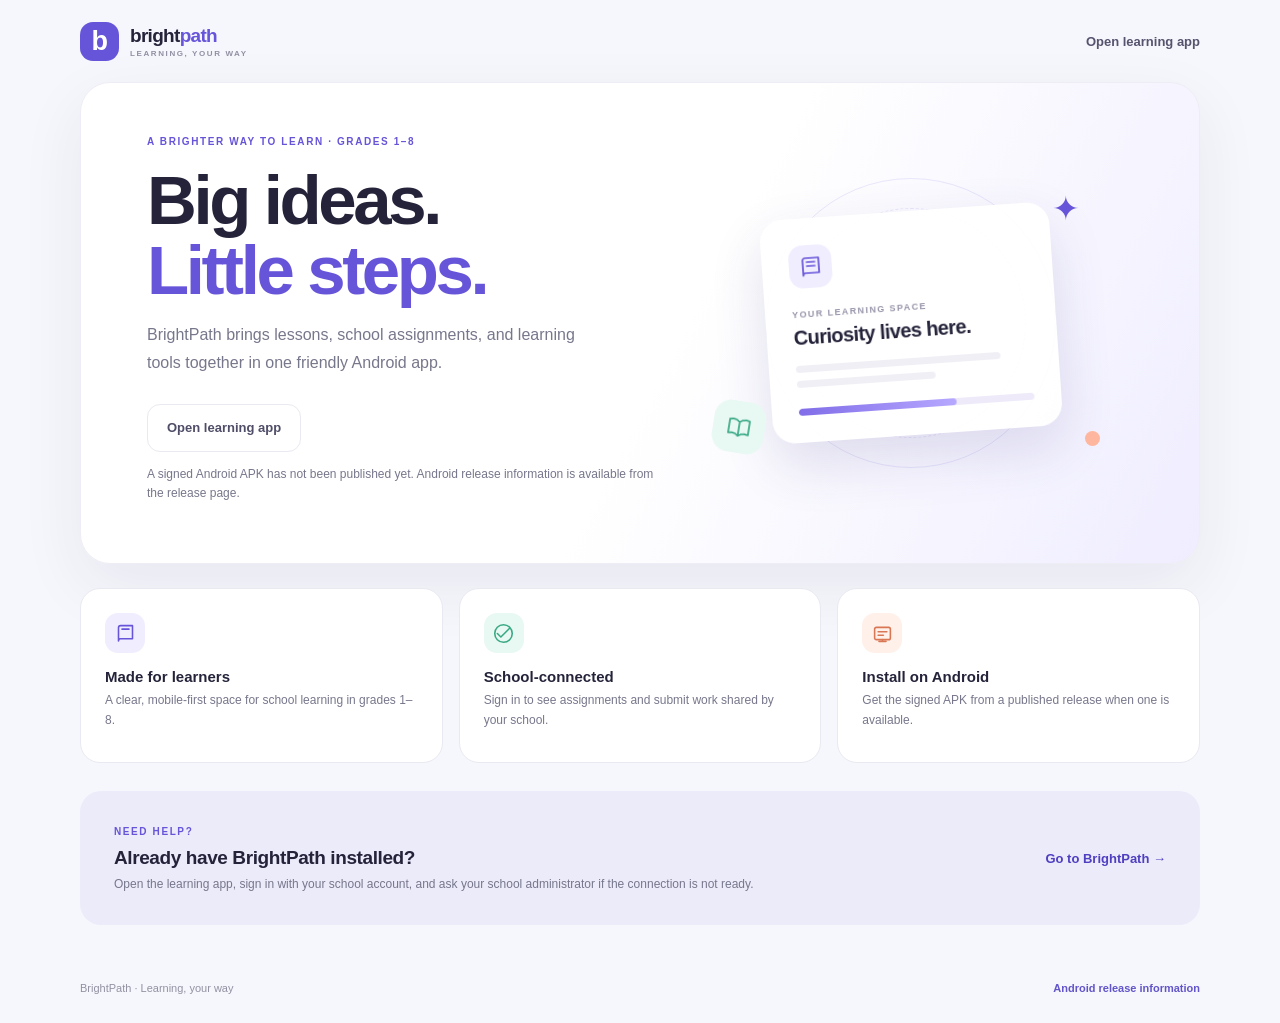
==== android/app/src/main/assets/www/index.html @ 20df01ff "Bundle BrightPath web app assets for Android" ====
<!doctype html>
<html lang="en">
  <head>
    <meta charset="utf-8">
    <meta name="viewport" content="width=device-width, initial-scale=1">
    <meta name="theme-color" content="#f6f7fc">
    <meta name="description" content="Install BrightPath, a mobile-first learning app for grades 1–8.">
    <title>BrightPath | Learning app for grades 1–8</title>
    <link rel="manifest" href="./manifest.json">
    <link rel="icon" href="./icon.svg" type="image/svg+xml">
    <link rel="stylesheet" href="./download.css">
    <script src="./site-config.js" defer></script>
    <script src="./download.js" defer></script>
  </head>
  <body>
    <header class="site-header">
      <a class="brand" href="./" aria-label="BrightPath home">
        <span class="brand-mark" aria-hidden="true">b</span>
        <span>bright<span>path</span><small>LEARNING, YOUR WAY</small></span>
      </a>
      <a class="header-link" href="./app.html">Open learning app</a>
    </header>

    <main>
      <section class="hero">
        <div class="hero-copy">
          <span class="eyebrow">A BRIGHTER WAY TO LEARN · GRADES 1–8</span>
          <h1>Big ideas.<br><span>Little steps.</span></h1>
          <p class="hero-description">BrightPath brings lessons, school assignments, and learning tools together in one friendly Android app.</p>
          <div class="hero-actions">
            <a class="button button-primary" id="android-download-link" href="#" hidden>
              <svg viewBox="0 0 24 24" aria-hidden="true"><path d="M12 3v12m-5-5 5 5 5-5M4 17v4h16v-4"/></svg>
              Download Android app
            </a>
            <button class="button button-secondary" id="install-button" type="button" hidden>Install learning app</button>
            <a class="button button-secondary" href="./app.html">Open learning app</a>
          </div>
          <p class="download-status" id="download-status" role="status">Checking Android app availability…</p>
        </div>

        <div class="hero-art" aria-hidden="true">
          <div class="orbit orbit-one"></div>
          <div class="orbit orbit-two"></div>
          <div class="learning-card">
            <div class="card-icon"><svg viewBox="0 0 24 24"><path d="M4 5.5A2.5 2.5 0 0 1 6.5 3H20v15H6.5A2.5 2.5 0 0 0 4 20.5zm0 0v15M8 7h8m-8 4h8"/></svg></div>
            <span class="card-kicker">YOUR LEARNING SPACE</span>
            <strong>Curiosity lives here.</strong>
            <span class="card-line"></span>
            <span class="card-line short"></span>
            <span class="card-progress"><i></i></span>
          </div>
          <span class="floating-shape shape-star">✦</span>
          <span class="floating-shape shape-dot"></span>
          <span class="floating-shape shape-book"><svg viewBox="0 0 24 24"><path d="M12 7v14m0-14C9 4 5 4 2 5v14c3-1 7-1 10 2m0-14c3-3 7-3 10-2v14c-3-1-7-1-10 2"/></svg></span>
        </div>
      </section>

      <section class="features" aria-label="BrightPath features">
        <article class="feature">
          <span class="feature-icon purple"><svg viewBox="0 0 24 24"><path d="M4 5.5A2.5 2.5 0 0 1 6.5 3H20v15H6.5A2.5 2.5 0 0 0 4 20.5zm0 0v15M8 7h8"/></svg></span>
          <h2>Made for learners</h2>
          <p>A clear, mobile-first space for school learning in grades 1–8.</p>
        </article>
        <article class="feature">
          <span class="feature-icon mint"><svg viewBox="0 0 24 24"><path d="m5 12 4 4L19 6M12 22a10 10 0 1 0 0-20 10 10 0 0 0 0 20Z"/></svg></span>
          <h2>School-connected</h2>
          <p>Sign in to see assignments and submit work shared by your school.</p>
        </article>
        <article class="feature">
          <span class="feature-icon peach"><svg viewBox="0 0 24 24"><rect x="3" y="5" width="18" height="14" rx="2"/><path d="M8 21h8m-4-2v2m-5-11h10m-10 4h6"/></svg></span>
          <h2>Install on Android</h2>
          <p>Get the signed APK from a published release when one is available.</p>
        </article>
      </section>

      <section class="install-note">
        <div>
          <span class="eyebrow">NEED HELP?</span>
          <h2>Already have BrightPath installed?</h2>
          <p>Open the learning app, sign in with your school account, and ask your school administrator if the connection is not ready.</p>
        </div>
        <a class="text-link" href="./app.html">Go to BrightPath <span aria-hidden="true">→</span></a>
      </section>
    </main>

    <footer class="site-footer">
      <span>BrightPath · Learning, your way</span>
      <a id="release-link" href="https://github.com/Alexander12xx/BPATH/releases" rel="noopener noreferrer">Android release information</a>
    </footer>
  </body>
</html>
---- android/app/src/main/assets/www/download.css ----
:root {
  color-scheme: light;
  --ink: #24233a;
  --muted: #77778c;
  --purple: #6654d9;
  --purple-dark: #4f3fc1;
  --paper: #f6f7fc;
  --line: #e9e9f1;
}

* { box-sizing: border-box; }
[hidden] { display: none !important; }

body {
  margin: 0;
  background: var(--paper);
  color: var(--ink);
  font-family: Inter, "Segoe UI", Arial, sans-serif;
}

a { color: inherit; text-decoration: none; }

.site-header,
main,
.site-footer {
  width: min(1120px, calc(100% - 48px));
  margin-inline: auto;
}

.site-header {
  height: 82px;
  display: flex;
  align-items: center;
  justify-content: space-between;
}

.brand { display: inline-flex; align-items: center; gap: 11px; font-size: 19px; font-weight: 800; letter-spacing: -.7px; }
.brand-mark { display: grid; width: 39px; height: 39px; place-items: center; border-radius: 13px; background: var(--purple); color: #fff; font-size: 27px; font-weight: 800; }
.brand > span:last-child > span { color: var(--purple); }
.brand small { display: block; margin-top: 2px; color: #9190a3; font-size: 8px; letter-spacing: 1.6px; }
.header-link { color: #55536e; font-size: 13px; font-weight: 700; }

.hero {
  min-height: 480px;
  padding: 48px 66px;
  display: grid;
  grid-template-columns: 1.1fr .9fr;
  align-items: center;
  overflow: hidden;
  border: 1px solid #eeedf5;
  border-radius: 30px;
  background: linear-gradient(118deg, #fff 4%, #fff 53%, #efedff 100%);
  box-shadow: 0 22px 65px rgb(39 34 88 / 7%);
}

.hero-copy { position: relative; z-index: 1; max-width: 510px; }
.eyebrow { color: var(--purple); font-size: 10px; font-weight: 800; letter-spacing: 1.6px; }
h1 { margin: 17px 0 14px; font-size: clamp(42px, 6vw, 69px); line-height: 1.02; letter-spacing: -3.4px; }
h1 span { color: var(--purple); }
.hero-description { max-width: 440px; margin: 0; color: var(--muted); font-size: 16px; line-height: 1.75; }
.hero-actions { display: flex; flex-wrap: wrap; gap: 12px; margin-top: 27px; }
.button { min-height: 48px; padding: 0 19px; display: inline-flex; align-items: center; justify-content: center; gap: 10px; border: 0; border-radius: 13px; font: inherit; font-size: 13px; font-weight: 750; cursor: pointer; }
.button svg { width: 18px; height: 18px; fill: none; stroke: currentColor; stroke-width: 1.8; stroke-linecap: round; stroke-linejoin: round; }
.button-primary { background: var(--purple); color: white; box-shadow: 0 8px 18px rgb(102 84 217 / 20%); }
.button-primary:hover { background: var(--purple-dark); }
.button-secondary { border: 1px solid var(--line); background: white; color: #4f4d67; }
.download-status { min-height: 18px; margin-top: 13px; color: var(--muted); font-size: 12px; line-height: 1.6; }

.hero-art { min-height: 330px; position: relative; display: grid; place-items: center; }
.orbit { position: absolute; width: 290px; height: 290px; border: 1px solid rgb(102 84 217 / 13%); border-radius: 50%; }
.orbit-two { width: 230px; height: 230px; border-style: dashed; }
.learning-card { width: min(290px, 85%); min-height: 220px; padding: 26px; position: relative; z-index: 1; display: flex; flex-direction: column; border: 1px solid rgb(255 255 255 / 90%); border-radius: 23px; background: rgb(255 255 255 / 92%); box-shadow: 0 22px 54px rgb(57 49 126 / 14%); transform: rotate(-4deg); }
.card-icon { width: 43px; height: 43px; display: grid; place-items: center; border-radius: 14px; background: #f0edff; color: var(--purple); }
.card-icon svg,.shape-book svg { width: 24px; height: 24px; fill: none; stroke: currentColor; stroke-width: 1.7; stroke-linecap: round; stroke-linejoin: round; }
.card-kicker { margin-top: 21px; color: #9896aa; font-size: 9px; font-weight: 800; letter-spacing: 1.4px; }
.learning-card strong { margin-top: 7px; font-size: 20px; letter-spacing: -.6px; }
.card-line { width: 87%; height: 7px; margin-top: 16px; border-radius: 10px; background: #f0eff5; }
.card-line.short { width: 59%; margin-top: 8px; }
.card-progress { height: 7px; margin-top: 21px; overflow: hidden; border-radius: 9px; background: #eeeafa; }
.card-progress i { display: block; width: 67%; height: 100%; border-radius: inherit; background: linear-gradient(90deg, #806de8, #b6a8ff); }
.floating-shape { position: absolute; z-index: 2; display: grid; place-items: center; color: var(--purple); }
.shape-star { top: 31px; right: 53px; font-size: 33px; }
.shape-dot { right: 33px; bottom: 42px; width: 15px; height: 15px; border-radius: 50%; background: #ffb69e; }
.shape-book { bottom: 35px; left: 24px; width: 52px; height: 52px; border-radius: 17px; background: #e8f8f2; color: #39a985; transform: rotate(9deg); }

.features { margin: 24px 0; display: grid; grid-template-columns: repeat(3, 1fr); gap: 16px; }
.feature { min-height: 175px; padding: 24px; border: 1px solid var(--line); border-radius: 20px; background: white; }
.feature-icon { width: 40px; height: 40px; display: grid; place-items: center; border-radius: 13px; }
.feature-icon svg { width: 21px; height: 21px; fill: none; stroke: currentColor; stroke-width: 1.8; stroke-linecap: round; stroke-linejoin: round; }
.feature-icon.purple { background: #f0edff; color: var(--purple); }
.feature-icon.mint { background: #e8f8f2; color: #39a985; }
.feature-icon.peach { background: #fff0e9; color: #d97755; }
.feature h2 { margin: 15px 0 6px; font-size: 15px; }
.feature p,.install-note p { margin: 0; color: var(--muted); font-size: 12px; line-height: 1.65; }

.install-note { margin: 28px 0; padding: 30px 34px; display: flex; align-items: center; justify-content: space-between; gap: 24px; border-radius: 21px; background: #ecebfa; }
.install-note h2 { margin: 8px 0 6px; font-size: 19px; letter-spacing: -.4px; }
.install-note p { max-width: 660px; }
.text-link { flex: 0 0 auto; color: var(--purple-dark); font-size: 13px; font-weight: 800; }
.site-footer { min-height: 70px; display: flex; align-items: center; justify-content: space-between; gap: 18px; color: #9291a2; font-size: 11px; }
.site-footer a { color: #6254c9; font-weight: 700; }

@media (max-width: 760px) {
  .site-header,main,.site-footer { width: min(100% - 30px, 560px); }
  .site-header { height: 68px; }
  .hero { min-height: 0; padding: 34px 25px 22px; grid-template-columns: 1fr; border-radius: 24px; }
  h1 { font-size: clamp(43px, 12vw, 62px); letter-spacing: -2.7px; }
  .hero-description { font-size: 14px; }
  .hero-art { min-height: 270px; margin-top: 8px; }
  .orbit { width: 235px; height: 235px; }
  .orbit-two { width: 190px; height: 190px; }
  .learning-card { min-height: 195px; padding: 21px; }
  .features { grid-template-columns: 1fr; gap: 10px; }
  .feature { min-height: 0; padding: 18px; }
  .feature h2 { margin-top: 11px; }
  .install-note { align-items: flex-start; flex-direction: column; padding: 24px; }
  .site-footer { align-items: flex-start; flex-direction: column; justify-content: center; padding: 15px 0; }
}

@media (prefers-reduced-motion: no-preference) {
  .learning-card { animation: float-in .65s ease-out both; }
  @keyframes float-in { from { opacity: 0; transform: translateY(12px) rotate(-4deg); } to { opacity: 1; transform: translateY(0) rotate(-4deg); } }
}
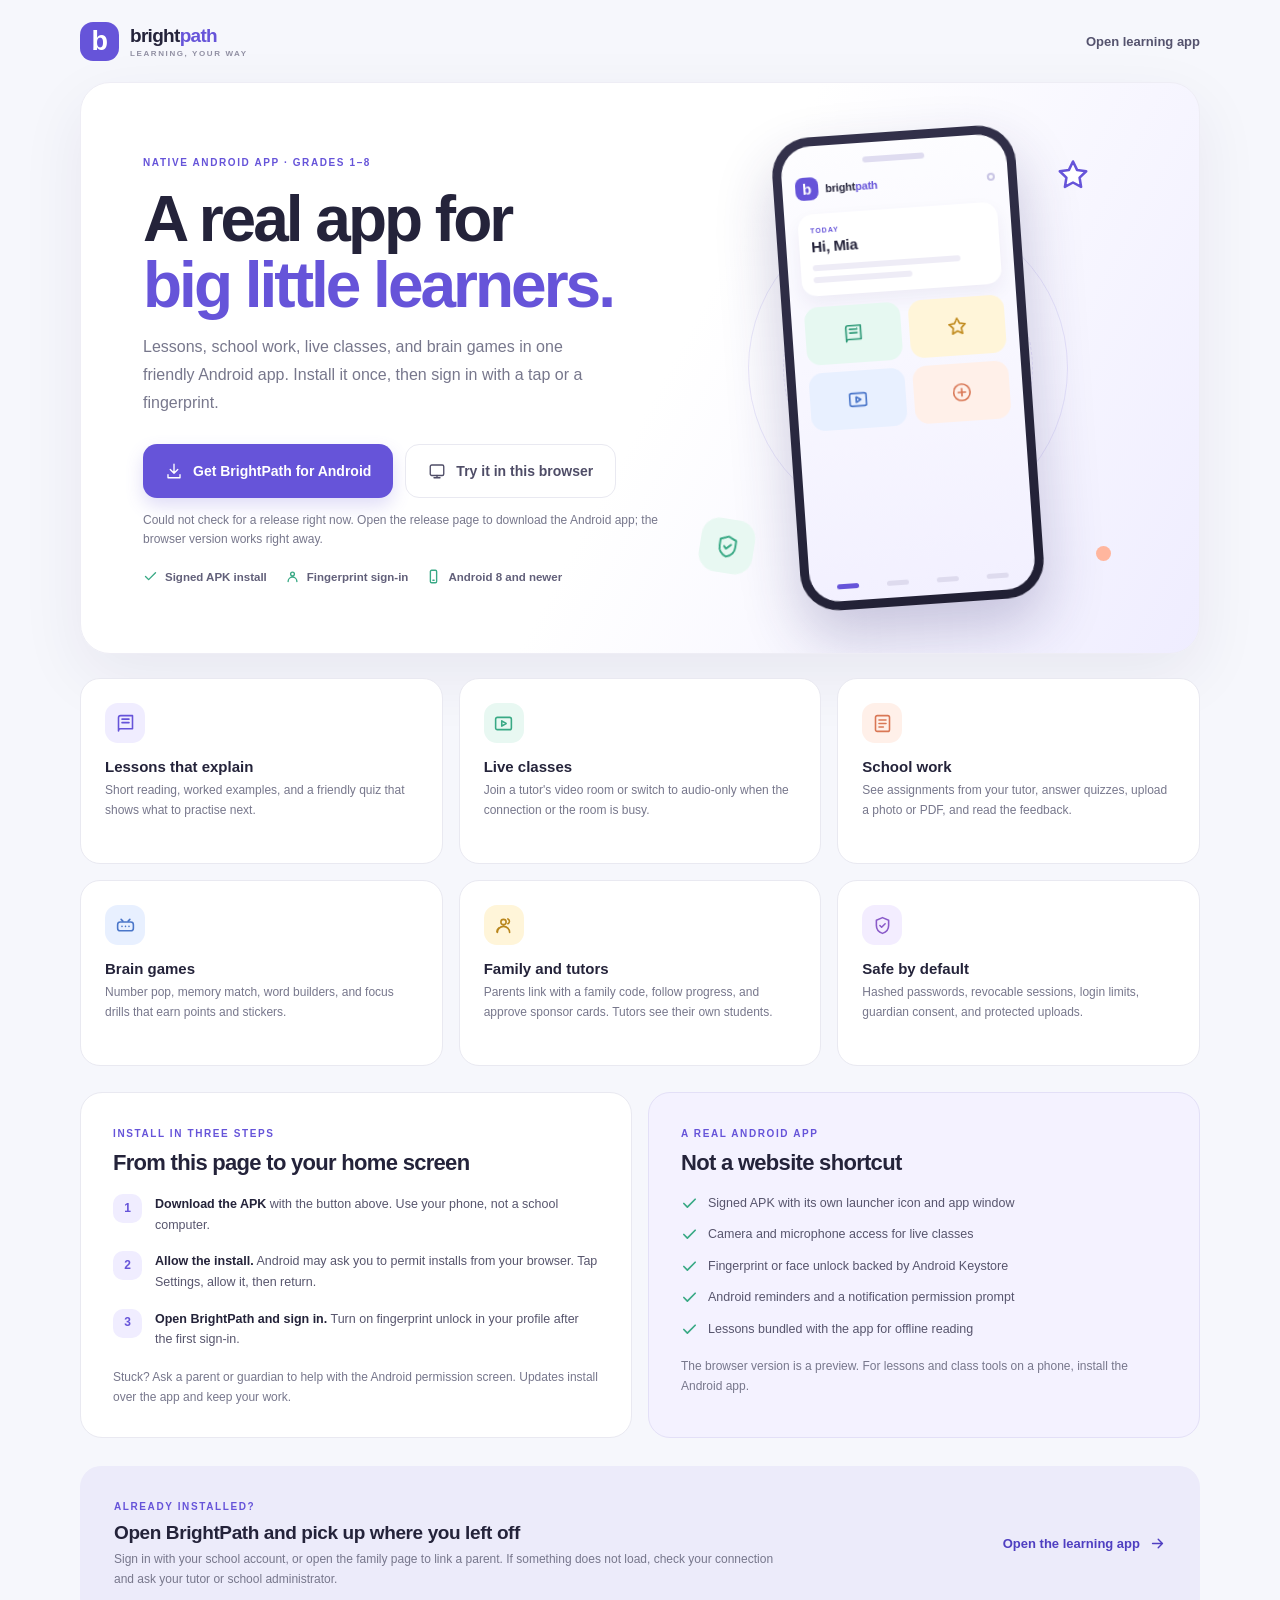
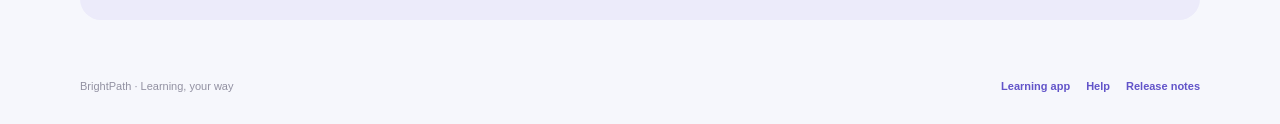
==== commit 6a3c6ed8: "Add files via upload" ====
--- a/android/app/src/main/assets/www/index.html
+++ b/android/app/src/main/assets/www/index.html
@@ -1,91 +1,171 @@
-<!doctype html>
-<html lang="en">
-  <head>
-    <meta charset="utf-8">
-    <meta name="viewport" content="width=device-width, initial-scale=1">
-    <meta name="theme-color" content="#f6f7fc">
-    <meta name="description" content="Install BrightPath, a mobile-first learning app for grades 1–8.">
-    <title>BrightPath | Learning app for grades 1–8</title>
-    <link rel="manifest" href="./manifest.json">
-    <link rel="icon" href="./icon.svg" type="image/svg+xml">
-    <link rel="stylesheet" href="./download.css">
-    <script src="./site-config.js" defer></script>
-    <script src="./download.js" defer></script>
-  </head>
-  <body>
-    <header class="site-header">
-      <a class="brand" href="./" aria-label="BrightPath home">
-        <span class="brand-mark" aria-hidden="true">b</span>
-        <span>bright<span>path</span><small>LEARNING, YOUR WAY</small></span>
-      </a>
-      <a class="header-link" href="./app.html">Open learning app</a>
-    </header>
-
-    <main>
-      <section class="hero">
-        <div class="hero-copy">
-          <span class="eyebrow">A BRIGHTER WAY TO LEARN · GRADES 1–8</span>
-          <h1>Big ideas.<br><span>Little steps.</span></h1>
-          <p class="hero-description">BrightPath brings lessons, school assignments, and learning tools together in one friendly Android app.</p>
-          <div class="hero-actions">
-            <a class="button button-primary" id="android-download-link" href="#" hidden>
-              <svg viewBox="0 0 24 24" aria-hidden="true"><path d="M12 3v12m-5-5 5 5 5-5M4 17v4h16v-4"/></svg>
-              Download Android app
-            </a>
-            <button class="button button-secondary" id="install-button" type="button" hidden>Install learning app</button>
-            <a class="button button-secondary" href="./app.html">Open learning app</a>
-          </div>
-          <p class="download-status" id="download-status" role="status">Checking Android app availability…</p>
-        </div>
-
-        <div class="hero-art" aria-hidden="true">
-          <div class="orbit orbit-one"></div>
-          <div class="orbit orbit-two"></div>
-          <div class="learning-card">
-            <div class="card-icon"><svg viewBox="0 0 24 24"><path d="M4 5.5A2.5 2.5 0 0 1 6.5 3H20v15H6.5A2.5 2.5 0 0 0 4 20.5zm0 0v15M8 7h8m-8 4h8"/></svg></div>
-            <span class="card-kicker">YOUR LEARNING SPACE</span>
-            <strong>Curiosity lives here.</strong>
-            <span class="card-line"></span>
-            <span class="card-line short"></span>
-            <span class="card-progress"><i></i></span>
-          </div>
-          <span class="floating-shape shape-star">✦</span>
-          <span class="floating-shape shape-dot"></span>
-          <span class="floating-shape shape-book"><svg viewBox="0 0 24 24"><path d="M12 7v14m0-14C9 4 5 4 2 5v14c3-1 7-1 10 2m0-14c3-3 7-3 10-2v14c-3-1-7-1-10 2"/></svg></span>
-        </div>
-      </section>
-
-      <section class="features" aria-label="BrightPath features">
-        <article class="feature">
-          <span class="feature-icon purple"><svg viewBox="0 0 24 24"><path d="M4 5.5A2.5 2.5 0 0 1 6.5 3H20v15H6.5A2.5 2.5 0 0 0 4 20.5zm0 0v15M8 7h8"/></svg></span>
-          <h2>Made for learners</h2>
-          <p>A clear, mobile-first space for school learning in grades 1–8.</p>
-        </article>
-        <article class="feature">
-          <span class="feature-icon mint"><svg viewBox="0 0 24 24"><path d="m5 12 4 4L19 6M12 22a10 10 0 1 0 0-20 10 10 0 0 0 0 20Z"/></svg></span>
-          <h2>School-connected</h2>
-          <p>Sign in to see assignments and submit work shared by your school.</p>
-        </article>
-        <article class="feature">
-          <span class="feature-icon peach"><svg viewBox="0 0 24 24"><rect x="3" y="5" width="18" height="14" rx="2"/><path d="M8 21h8m-4-2v2m-5-11h10m-10 4h6"/></svg></span>
-          <h2>Install on Android</h2>
-          <p>Get the signed APK from a published release when one is available.</p>
-        </article>
-      </section>
-
-      <section class="install-note">
-        <div>
-          <span class="eyebrow">NEED HELP?</span>
-          <h2>Already have BrightPath installed?</h2>
-          <p>Open the learning app, sign in with your school account, and ask your school administrator if the connection is not ready.</p>
-        </div>
-        <a class="text-link" href="./app.html">Go to BrightPath <span aria-hidden="true">→</span></a>
-      </section>
-    </main>
-
-    <footer class="site-footer">
-      <span>BrightPath · Learning, your way</span>
-      <a id="release-link" href="https://github.com/Alexander12xx/BPATH/releases" rel="noopener noreferrer">Android release information</a>
-    </footer>
-  </body>
-</html>
+<!doctype html>
+<html lang="en">
+  <head>
+    <meta charset="utf-8">
+    <meta name="viewport" content="width=device-width, initial-scale=1">
+    <meta name="theme-color" content="#f6f7fc">
+    <meta name="description" content="BrightPath is a native Android learning app for grades 1–8 with lessons, assignments, live classes, games, and fingerprint sign-in.">
+    <title>BrightPath | Native Android learning app for grades 1–8</title>
+    <link rel="manifest" href="./manifest.json">
+    <link rel="icon" href="./icon.svg" type="image/svg+xml">
+    <link rel="stylesheet" href="./download.css">
+    <script src="./site-config.js" defer></script>
+    <script src="./download.js" defer></script>
+  </head>
+  <body>
+    <header class="site-header">
+      <a class="brand" href="./" aria-label="BrightPath home">
+        <span class="brand-mark" aria-hidden="true">b</span>
+        <span>bright<span>path</span><small>LEARNING, YOUR WAY</small></span>
+      </a>
+      <a class="header-link" href="./app.html">Open learning app</a>
+    </header>
+
+    <main>
+      <section class="hero" id="android">
+        <div class="hero-copy">
+          <span class="eyebrow">NATIVE ANDROID APP · GRADES 1–8</span>
+          <h1>A real app for<br><span>big little learners.</span></h1>
+          <p class="hero-description">Lessons, school work, live classes, and brain games in one friendly Android app. Install it once, then sign in with a tap or a fingerprint.</p>
+          <div class="hero-actions">
+            <a class="button button-primary" id="android-download-link" href="#" hidden>
+              <svg viewBox="0 0 24 24" aria-hidden="true"><path d="M12 3v12m-5-5 5 5 5-5M4 17v4h16v-4"/></svg>
+              Download the Android app
+            </a>
+            <a class="button button-primary" id="android-release-link" href="https://github.com/Alexander12xx/BPATH/releases/latest" rel="noopener noreferrer">
+              <svg viewBox="0 0 24 24" aria-hidden="true"><path d="M12 3v12m-5-5 5 5 5-5M4 17v4h16v-4"/></svg>
+              Get BrightPath for Android
+            </a>
+            <a class="button button-secondary" href="./app.html">
+              <svg viewBox="0 0 24 24" aria-hidden="true"><rect x="3" y="4" width="18" height="14" rx="2"/><path d="M8 21h8m-4-3v3"/></svg>
+              Try it in this browser
+            </a>
+            <button class="button button-quiet" id="install-button" type="button" hidden>Add web shortcut</button>
+          </div>
+          <p class="download-status" id="download-status" role="status">Checking for the signed Android app…</p>
+          <ul class="hero-points">
+            <li><svg viewBox="0 0 24 24" aria-hidden="true"><path d="M20 6 9 17l-5-5"/></svg>Signed APK install</li>
+            <li><svg viewBox="0 0 24 24" aria-hidden="true"><path d="M12 11a3 3 0 1 0 0-6 3 3 0 0 0 0 6Zm-7 9a7 7 0 0 1 14 0"/></svg>Fingerprint sign-in</li>
+            <li><svg viewBox="0 0 24 24" aria-hidden="true"><rect x="7" y="2" width="10" height="20" rx="2"/><path d="M11 18h2"/></svg>Android 8 and newer</li>
+          </ul>
+        </div>
+
+        <div class="hero-art">
+          <div class="orbit orbit-one"></div>
+          <div class="orbit orbit-two"></div>
+          <div class="phone" aria-hidden="true">
+            <div class="phone-screen">
+              <span class="phone-notch"></span>
+              <div class="phone-top">
+                <span class="phone-mark">b</span>
+                <span class="phone-title">bright<span>path</span></span>
+                <span class="phone-dot"></span>
+              </div>
+              <div class="phone-hero">
+                <span class="phone-kicker">TODAY</span>
+                <strong>Hi, Mia</strong>
+                <span class="phone-line"></span>
+                <span class="phone-line short"></span>
+              </div>
+              <div class="phone-grid">
+                <span class="phone-tile mint"><svg viewBox="0 0 24 24"><path d="M4 5.5A2.5 2.5 0 0 1 6.5 3H20v15H6.5A2.5 2.5 0 0 0 4 20.5zm0 0v15M8 7h8m-8 4h8"/></svg></span>
+                <span class="phone-tile yellow"><svg viewBox="0 0 24 24"><path d="m12 3 2.7 5.6 6.1.9-4.4 4.3 1 6.1-5.4-2.9-5.4 2.9 1-6.1L3.2 9.5l6.1-.9z"/></svg></span>
+                <span class="phone-tile blue"><svg viewBox="0 0 24 24"><rect x="3" y="5" width="18" height="14" rx="2"/><path d="m10 9 5 3-5 3z"/></svg></span>
+                <span class="phone-tile peach"><svg viewBox="0 0 24 24"><circle cx="12" cy="12" r="9"/><path d="M8 12h8m-4-4v8"/></svg></span>
+              </div>
+              <div class="phone-bar"><span></span><span></span><span></span><span></span></div>
+            </div>
+          </div>
+          <span class="floating-shape shape-star" aria-hidden="true"><svg viewBox="0 0 24 24"><path d="m12 3 2.7 5.6 6.1.9-4.4 4.3 1 6.1-5.4-2.9-5.4 2.9 1-6.1L3.2 9.5l6.1-.9z"/></svg></span>
+          <span class="floating-shape shape-dot" aria-hidden="true"></span>
+          <span class="floating-shape shape-badge" aria-hidden="true"><svg viewBox="0 0 24 24"><path d="M12 3l7 3v6c0 4.2-2.9 7.6-7 9-4.1-1.4-7-4.8-7-9V6z"/><path d="m9 12 2 2 4-4"/></svg></span>
+        </div>
+      </section>
+
+      <section class="features" aria-label="Inside the BrightPath Android app">
+        <article class="feature">
+          <span class="feature-icon purple"><svg viewBox="0 0 24 24"><path d="M4 5.5A2.5 2.5 0 0 1 6.5 3H20v15H6.5A2.5 2.5 0 0 0 4 20.5zm0 0v15M8 7h8m-8 4h8"/></svg></span>
+          <h2>Lessons that explain</h2>
+          <p>Short reading, worked examples, and a friendly quiz that shows what to practise next.</p>
+        </article>
+        <article class="feature">
+          <span class="feature-icon mint"><svg viewBox="0 0 24 24"><rect x="3" y="5" width="18" height="14" rx="2"/><path d="m10 9 5 3-5 3z"/></svg></span>
+          <h2>Live classes</h2>
+          <p>Join a tutor's video room or switch to audio-only when the connection or the room is busy.</p>
+        </article>
+        <article class="feature">
+          <span class="feature-icon peach"><svg viewBox="0 0 24 24"><rect x="4" y="3" width="16" height="18" rx="2"/><path d="M8 8h8M8 12h8M8 16h5"/></svg></span>
+          <h2>School work</h2>
+          <p>See assignments from your tutor, answer quizzes, upload a photo or PDF, and read the feedback.</p>
+        </article>
+        <article class="feature">
+          <span class="feature-icon blue"><svg viewBox="0 0 24 24"><rect x="3" y="8" width="18" height="10" rx="3"/><path d="M8 13h.01M12 13h.01M16 13h.01M7 5l2 2m8-2-2 2"/></svg></span>
+          <h2>Brain games</h2>
+          <p>Number pop, memory match, word builders, and focus drills that earn points and stickers.</p>
+        </article>
+        <article class="feature">
+          <span class="feature-icon yellow"><svg viewBox="0 0 24 24"><path d="M12 11a3 3 0 1 0 0-6 3 3 0 0 0 0 6Zm-7 9a7 7 0 0 1 14 0"/><path d="M17 4.5a3 3 0 0 1 0 5.5M4.5 19a5 5 0 0 1 2-4"/></svg></span>
+          <h2>Family and tutors</h2>
+          <p>Parents link with a family code, follow progress, and approve sponsor cards. Tutors see their own students.</p>
+        </article>
+        <article class="feature">
+          <span class="feature-icon lilac"><svg viewBox="0 0 24 24"><path d="M12 3l7 3v6c0 4.2-2.9 7.6-7 9-4.1-1.4-7-4.8-7-9V6z"/><path d="m9 12 2 2 4-4"/></svg></span>
+          <h2>Safe by default</h2>
+          <p>Hashed passwords, revocable sessions, login limits, guardian consent, and protected uploads.</p>
+        </article>
+      </section>
+
+      <section class="split">
+        <div class="panel">
+          <span class="eyebrow">INSTALL IN THREE STEPS</span>
+          <h2>From this page to your home screen</h2>
+          <ol class="steps">
+            <li>
+              <span class="step-number">1</span>
+              <span><strong>Download the APK</strong> with the button above. Use your phone, not a school computer.</span>
+            </li>
+            <li>
+              <span class="step-number">2</span>
+              <span><strong>Allow the install.</strong> Android may ask you to permit installs from your browser. Tap Settings, allow it, then return.</span>
+            </li>
+            <li>
+              <span class="step-number">3</span>
+              <span><strong>Open BrightPath and sign in.</strong> Turn on fingerprint unlock in your profile after the first sign-in.</span>
+            </li>
+          </ol>
+          <p class="fine-print">Stuck? Ask a parent or guardian to help with the Android permission screen. Updates install over the app and keep your work.</p>
+        </div>
+        <div class="panel panel-tint">
+          <span class="eyebrow">A REAL ANDROID APP</span>
+          <h2>Not a website shortcut</h2>
+          <ul class="checklist">
+            <li><svg viewBox="0 0 24 24" aria-hidden="true"><path d="M20 6 9 17l-5-5"/></svg>Signed APK with its own launcher icon and app window</li>
+            <li><svg viewBox="0 0 24 24" aria-hidden="true"><path d="M20 6 9 17l-5-5"/></svg>Camera and microphone access for live classes</li>
+            <li><svg viewBox="0 0 24 24" aria-hidden="true"><path d="M20 6 9 17l-5-5"/></svg>Fingerprint or face unlock backed by Android Keystore</li>
+            <li><svg viewBox="0 0 24 24" aria-hidden="true"><path d="M20 6 9 17l-5-5"/></svg>Android reminders and a notification permission prompt</li>
+            <li><svg viewBox="0 0 24 24" aria-hidden="true"><path d="M20 6 9 17l-5-5"/></svg>Lessons bundled with the app for offline reading</li>
+          </ul>
+          <p class="fine-print">The browser version is a preview. For lessons and class tools on a phone, install the Android app.</p>
+        </div>
+      </section>
+
+      <section class="install-note">
+        <div>
+          <span class="eyebrow">ALREADY INSTALLED?</span>
+          <h2>Open BrightPath and pick up where you left off</h2>
+          <p>Sign in with your school account, or open the family page to link a parent. If something does not load, check your connection and ask your tutor or school administrator.</p>
+        </div>
+        <a class="text-link" href="./app.html">Open the learning app <svg viewBox="0 0 24 24" aria-hidden="true"><path d="M5 12h14m-6-6 6 6-6 6"/></svg></a>
+      </section>
+    </main>
+
+    <footer class="site-footer">
+      <span>BrightPath · Learning, your way</span>
+      <nav class="footer-links" aria-label="BrightPath links">
+        <a href="./app.html">Learning app</a>
+        <a href="./app.html#/help">Help</a>
+        <a id="release-link" href="https://github.com/Alexander12xx/BPATH/releases/latest" rel="noopener noreferrer">Release notes</a>
+      </nav>
+    </footer>
+  </body>
+</html>
--- a/android/app/src/main/assets/www/download.css
+++ b/android/app/src/main/assets/www/download.css
@@ -1,123 +1,212 @@
-:root {
-  color-scheme: light;
-  --ink: #24233a;
-  --muted: #77778c;
-  --purple: #6654d9;
-  --purple-dark: #4f3fc1;
-  --paper: #f6f7fc;
-  --line: #e9e9f1;
-}
-
-* { box-sizing: border-box; }
-[hidden] { display: none !important; }
-
-body {
-  margin: 0;
-  background: var(--paper);
-  color: var(--ink);
-  font-family: Inter, "Segoe UI", Arial, sans-serif;
-}
-
-a { color: inherit; text-decoration: none; }
-
-.site-header,
-main,
-.site-footer {
-  width: min(1120px, calc(100% - 48px));
-  margin-inline: auto;
-}
-
-.site-header {
-  height: 82px;
-  display: flex;
-  align-items: center;
-  justify-content: space-between;
-}
-
-.brand { display: inline-flex; align-items: center; gap: 11px; font-size: 19px; font-weight: 800; letter-spacing: -.7px; }
-.brand-mark { display: grid; width: 39px; height: 39px; place-items: center; border-radius: 13px; background: var(--purple); color: #fff; font-size: 27px; font-weight: 800; }
-.brand > span:last-child > span { color: var(--purple); }
-.brand small { display: block; margin-top: 2px; color: #9190a3; font-size: 8px; letter-spacing: 1.6px; }
-.header-link { color: #55536e; font-size: 13px; font-weight: 700; }
-
-.hero {
-  min-height: 480px;
-  padding: 48px 66px;
-  display: grid;
-  grid-template-columns: 1.1fr .9fr;
-  align-items: center;
-  overflow: hidden;
-  border: 1px solid #eeedf5;
-  border-radius: 30px;
-  background: linear-gradient(118deg, #fff 4%, #fff 53%, #efedff 100%);
-  box-shadow: 0 22px 65px rgb(39 34 88 / 7%);
-}
-
-.hero-copy { position: relative; z-index: 1; max-width: 510px; }
-.eyebrow { color: var(--purple); font-size: 10px; font-weight: 800; letter-spacing: 1.6px; }
-h1 { margin: 17px 0 14px; font-size: clamp(42px, 6vw, 69px); line-height: 1.02; letter-spacing: -3.4px; }
-h1 span { color: var(--purple); }
-.hero-description { max-width: 440px; margin: 0; color: var(--muted); font-size: 16px; line-height: 1.75; }
-.hero-actions { display: flex; flex-wrap: wrap; gap: 12px; margin-top: 27px; }
-.button { min-height: 48px; padding: 0 19px; display: inline-flex; align-items: center; justify-content: center; gap: 10px; border: 0; border-radius: 13px; font: inherit; font-size: 13px; font-weight: 750; cursor: pointer; }
-.button svg { width: 18px; height: 18px; fill: none; stroke: currentColor; stroke-width: 1.8; stroke-linecap: round; stroke-linejoin: round; }
-.button-primary { background: var(--purple); color: white; box-shadow: 0 8px 18px rgb(102 84 217 / 20%); }
-.button-primary:hover { background: var(--purple-dark); }
-.button-secondary { border: 1px solid var(--line); background: white; color: #4f4d67; }
-.download-status { min-height: 18px; margin-top: 13px; color: var(--muted); font-size: 12px; line-height: 1.6; }
-
-.hero-art { min-height: 330px; position: relative; display: grid; place-items: center; }
-.orbit { position: absolute; width: 290px; height: 290px; border: 1px solid rgb(102 84 217 / 13%); border-radius: 50%; }
-.orbit-two { width: 230px; height: 230px; border-style: dashed; }
-.learning-card { width: min(290px, 85%); min-height: 220px; padding: 26px; position: relative; z-index: 1; display: flex; flex-direction: column; border: 1px solid rgb(255 255 255 / 90%); border-radius: 23px; background: rgb(255 255 255 / 92%); box-shadow: 0 22px 54px rgb(57 49 126 / 14%); transform: rotate(-4deg); }
-.card-icon { width: 43px; height: 43px; display: grid; place-items: center; border-radius: 14px; background: #f0edff; color: var(--purple); }
-.card-icon svg,.shape-book svg { width: 24px; height: 24px; fill: none; stroke: currentColor; stroke-width: 1.7; stroke-linecap: round; stroke-linejoin: round; }
-.card-kicker { margin-top: 21px; color: #9896aa; font-size: 9px; font-weight: 800; letter-spacing: 1.4px; }
-.learning-card strong { margin-top: 7px; font-size: 20px; letter-spacing: -.6px; }
-.card-line { width: 87%; height: 7px; margin-top: 16px; border-radius: 10px; background: #f0eff5; }
-.card-line.short { width: 59%; margin-top: 8px; }
-.card-progress { height: 7px; margin-top: 21px; overflow: hidden; border-radius: 9px; background: #eeeafa; }
-.card-progress i { display: block; width: 67%; height: 100%; border-radius: inherit; background: linear-gradient(90deg, #806de8, #b6a8ff); }
-.floating-shape { position: absolute; z-index: 2; display: grid; place-items: center; color: var(--purple); }
-.shape-star { top: 31px; right: 53px; font-size: 33px; }
-.shape-dot { right: 33px; bottom: 42px; width: 15px; height: 15px; border-radius: 50%; background: #ffb69e; }
-.shape-book { bottom: 35px; left: 24px; width: 52px; height: 52px; border-radius: 17px; background: #e8f8f2; color: #39a985; transform: rotate(9deg); }
-
-.features { margin: 24px 0; display: grid; grid-template-columns: repeat(3, 1fr); gap: 16px; }
-.feature { min-height: 175px; padding: 24px; border: 1px solid var(--line); border-radius: 20px; background: white; }
-.feature-icon { width: 40px; height: 40px; display: grid; place-items: center; border-radius: 13px; }
-.feature-icon svg { width: 21px; height: 21px; fill: none; stroke: currentColor; stroke-width: 1.8; stroke-linecap: round; stroke-linejoin: round; }
-.feature-icon.purple { background: #f0edff; color: var(--purple); }
-.feature-icon.mint { background: #e8f8f2; color: #39a985; }
-.feature-icon.peach { background: #fff0e9; color: #d97755; }
-.feature h2 { margin: 15px 0 6px; font-size: 15px; }
-.feature p,.install-note p { margin: 0; color: var(--muted); font-size: 12px; line-height: 1.65; }
-
-.install-note { margin: 28px 0; padding: 30px 34px; display: flex; align-items: center; justify-content: space-between; gap: 24px; border-radius: 21px; background: #ecebfa; }
-.install-note h2 { margin: 8px 0 6px; font-size: 19px; letter-spacing: -.4px; }
-.install-note p { max-width: 660px; }
-.text-link { flex: 0 0 auto; color: var(--purple-dark); font-size: 13px; font-weight: 800; }
-.site-footer { min-height: 70px; display: flex; align-items: center; justify-content: space-between; gap: 18px; color: #9291a2; font-size: 11px; }
-.site-footer a { color: #6254c9; font-weight: 700; }
-
-@media (max-width: 760px) {
-  .site-header,main,.site-footer { width: min(100% - 30px, 560px); }
-  .site-header { height: 68px; }
-  .hero { min-height: 0; padding: 34px 25px 22px; grid-template-columns: 1fr; border-radius: 24px; }
-  h1 { font-size: clamp(43px, 12vw, 62px); letter-spacing: -2.7px; }
-  .hero-description { font-size: 14px; }
-  .hero-art { min-height: 270px; margin-top: 8px; }
-  .orbit { width: 235px; height: 235px; }
-  .orbit-two { width: 190px; height: 190px; }
-  .learning-card { min-height: 195px; padding: 21px; }
-  .features { grid-template-columns: 1fr; gap: 10px; }
-  .feature { min-height: 0; padding: 18px; }
-  .feature h2 { margin-top: 11px; }
-  .install-note { align-items: flex-start; flex-direction: column; padding: 24px; }
-  .site-footer { align-items: flex-start; flex-direction: column; justify-content: center; padding: 15px 0; }
-}
-
-@media (prefers-reduced-motion: no-preference) {
-  .learning-card { animation: float-in .65s ease-out both; }
-  @keyframes float-in { from { opacity: 0; transform: translateY(12px) rotate(-4deg); } to { opacity: 1; transform: translateY(0) rotate(-4deg); } }
-}
+:root {
+  color-scheme: light;
+  --ink: #24233a;
+  --muted: #77778c;
+  --purple: #6654d9;
+  --purple-dark: #4f3fc1;
+  --paper: #f6f7fc;
+  --line: #e9e9f1;
+}
+
+* { box-sizing: border-box; }
+[hidden] { display: none !important; }
+
+body {
+  margin: 0;
+  background: var(--paper);
+  color: var(--ink);
+  font-family: Inter, "Segoe UI", Arial, sans-serif;
+}
+
+a { color: inherit; text-decoration: none; }
+svg { display: block; }
+
+.site-header,
+main,
+.site-footer {
+  width: min(1120px, calc(100% - 48px));
+  margin-inline: auto;
+}
+
+.site-header {
+  height: 82px;
+  display: flex;
+  align-items: center;
+  justify-content: space-between;
+}
+
+.brand { display: inline-flex; align-items: center; gap: 11px; font-size: 19px; font-weight: 800; letter-spacing: -.7px; }
+.brand-mark { display: grid; width: 39px; height: 39px; place-items: center; border-radius: 13px; background: var(--purple); color: #fff; font-size: 27px; font-weight: 800; }
+.brand > span:last-child > span { color: var(--purple); }
+.brand small { display: block; margin-top: 2px; color: #9190a3; font-size: 8px; letter-spacing: 1.6px; }
+.header-link { color: #55536e; font-size: 13px; font-weight: 700; }
+.header-link:hover { color: var(--purple-dark); }
+
+.hero {
+  min-height: 500px;
+  padding: 48px 62px;
+  display: grid;
+  grid-template-columns: 1.08fr .92fr;
+  align-items: center;
+  overflow: hidden;
+  border: 1px solid #eeedf5;
+  border-radius: 30px;
+  background: linear-gradient(118deg, #fff 4%, #fff 52%, #efedff 100%);
+  box-shadow: 0 22px 65px rgb(39 34 88 / 7%);
+}
+
+.hero-copy { position: relative; z-index: 1; max-width: 530px; }
+.eyebrow { color: var(--purple); font-size: 10px; font-weight: 800; letter-spacing: 1.6px; }
+h1 { margin: 17px 0 14px; font-size: clamp(40px, 5.4vw, 64px); line-height: 1.03; letter-spacing: -3px; }
+h1 span { color: var(--purple); }
+.hero-description { max-width: 455px; margin: 0; color: var(--muted); font-size: 16px; line-height: 1.75; }
+.hero-actions { display: flex; flex-wrap: wrap; gap: 12px; margin-top: 27px; }
+.button { min-height: 54px; padding: 0 22px; display: inline-flex; align-items: center; justify-content: center; gap: 10px; border: 0; border-radius: 14px; font: inherit; font-size: 14px; font-weight: 800; cursor: pointer; text-align: center; }
+.button svg { width: 18px; height: 18px; flex: 0 0 auto; fill: none; stroke: currentColor; stroke-width: 1.8; stroke-linecap: round; stroke-linejoin: round; }
+.button-primary { background: var(--purple); color: white; box-shadow: 0 8px 18px rgb(102 84 217 / 20%); }
+.button-primary:hover { background: var(--purple-dark); }
+.button-secondary { border: 1px solid var(--line); background: white; color: #4f4d67; }
+.button-secondary:hover { border-color: #d7d4ea; }
+.button-quiet { min-height: 40px; padding: 0 14px; border: 1px dashed #cfcbe6; background: transparent; color: #6a6880; font-size: 12px; }
+.hero-actions #android-download-link,
+.hero-actions #android-release-link { min-width: 245px; }
+.download-status { min-height: 18px; margin: 13px 0 0; color: var(--muted); font-size: 12px; line-height: 1.6; }
+
+.hero-points { margin: 20px 0 0; padding: 0; display: flex; flex-wrap: wrap; gap: 8px 18px; list-style: none; color: #62607a; font-size: 11.5px; font-weight: 700; }
+.hero-points li { display: inline-flex; align-items: center; gap: 7px; }
+.hero-points svg { width: 15px; height: 15px; fill: none; stroke: #39a985; stroke-width: 2.2; stroke-linecap: round; stroke-linejoin: round; }
+
+.hero-art { min-height: 390px; position: relative; display: grid; place-items: center; }
+.orbit { position: absolute; width: 320px; height: 320px; border: 1px solid rgb(102 84 217 / 13%); border-radius: 50%; }
+.orbit-two { width: 250px; height: 250px; border-style: dashed; }
+
+.phone {
+  width: 244px;
+  padding: 9px;
+  position: relative;
+  z-index: 1;
+  border-radius: 38px;
+  background: linear-gradient(160deg, #34324c, #201f33);
+  box-shadow: 0 28px 60px rgb(45 38 110 / 24%);
+  transform: rotate(-4deg);
+}
+.phone-screen {
+  position: relative;
+  min-height: 456px;
+  padding: 14px 13px 12px;
+  display: flex;
+  flex-direction: column;
+  overflow: hidden;
+  border-radius: 30px;
+  background: linear-gradient(175deg, #fdfdff 0%, #f2f0ff 100%);
+}
+.phone-notch { width: 62px; height: 6px; margin: 0 auto 11px; display: block; border-radius: 10px; background: #dfdcf0; }
+.phone-top { display: flex; align-items: center; gap: 7px; }
+.phone-mark { display: grid; width: 23px; height: 23px; place-items: center; border-radius: 8px; background: var(--purple); color: #fff; font-size: 15px; font-weight: 800; }
+.phone-title { font-size: 11px; font-weight: 800; letter-spacing: -.2px; }
+.phone-title span { color: var(--purple); }
+.phone-dot { width: 8px; height: 8px; margin-left: auto; border: 2px solid #c9c5e4; border-radius: 50%; }
+.phone-hero { margin-top: 14px; padding: 13px 12px; border-radius: 15px; background: #fff; box-shadow: 0 8px 18px rgb(47 40 100 / 6%); }
+.phone-kicker { display: block; color: var(--purple); font-size: 7px; font-weight: 800; letter-spacing: 1px; }
+.phone-hero strong { display: block; margin-top: 4px; font-size: 15px; letter-spacing: -.3px; }
+.phone-line { display: block; width: 84%; height: 6px; margin-top: 10px; border-radius: 8px; background: #eeecf6; }
+.phone-line.short { width: 56%; margin-top: 6px; }
+.phone-grid { margin-top: 11px; display: grid; grid-template-columns: 1fr 1fr; gap: 8px; }
+.phone-tile { min-height: 58px; display: grid; place-items: center; border-radius: 14px; }
+.phone-tile svg { width: 22px; height: 22px; fill: none; stroke: currentColor; stroke-width: 1.8; stroke-linecap: round; stroke-linejoin: round; }
+.phone-tile.mint { background: #e6f8f1; color: #2f9a78; }
+.phone-tile.yellow { background: #fff5d9; color: #c08a1d; }
+.phone-tile.blue { background: #e8f0ff; color: #4a76c9; }
+.phone-tile.peach { background: #fff0e9; color: #d97755; }
+.phone-bar { margin-top: auto; padding-top: 13px; display: flex; justify-content: space-around; align-items: center; }
+.phone-bar span { width: 22px; height: 5px; border-radius: 6px; background: #dedbee; }
+.phone-bar span:first-child { background: var(--purple); }
+
+.floating-shape { position: absolute; z-index: 2; display: grid; place-items: center; color: var(--purple); }
+.floating-shape svg { width: 26px; height: 26px; fill: none; stroke: currentColor; stroke-width: 1.7; stroke-linecap: round; stroke-linejoin: round; }
+.shape-star { top: 26px; right: 46px; } 
+.shape-star svg { width: 36px; height: 36px; fill: #fff; }
+.shape-dot { right: 26px; bottom: 44px; width: 15px; height: 15px; border-radius: 50%; background: #ffb69e; }
+.shape-badge { bottom: 32px; left: 20px; width: 54px; height: 54px; border-radius: 18px; background: #e8f8f2; color: #39a985; transform: rotate(9deg); }
+.shape-badge svg { width: 27px; height: 27px; }
+
+.features { margin: 24px 0; display: grid; grid-template-columns: repeat(3, 1fr); gap: 16px; }
+.feature { min-height: 186px; padding: 24px; border: 1px solid var(--line); border-radius: 20px; background: white; }
+.feature-icon { width: 40px; height: 40px; display: grid; place-items: center; border-radius: 13px; }
+.feature-icon svg { width: 21px; height: 21px; fill: none; stroke: currentColor; stroke-width: 1.8; stroke-linecap: round; stroke-linejoin: round; }
+.feature-icon.purple { background: #f0edff; color: var(--purple); }
+.feature-icon.mint { background: #e8f8f2; color: #39a985; }
+.feature-icon.peach { background: #fff0e9; color: #d97755; }
+.feature-icon.blue { background: #e8f0ff; color: #4a76c9; }
+.feature-icon.yellow { background: #fff5d9; color: #b9861c; }
+.feature-icon.lilac { background: #f3edff; color: #8a5bc9; }
+.feature h2 { margin: 15px 0 6px; font-size: 15px; }
+.feature p,
+.panel p,
+.install-note p { margin: 0; color: var(--muted); font-size: 12px; line-height: 1.65; }
+
+.split { margin: 26px 0; display: grid; grid-template-columns: 1fr 1fr; gap: 16px; }
+.panel { padding: 30px 32px; border: 1px solid var(--line); border-radius: 22px; background: #fff; }
+.panel-tint { border-color: #e3e0f7; background: #f4f2ff; }
+.panel h2 { margin: 9px 0 18px; font-size: 22px; letter-spacing: -.7px; }
+.panel .fine-print { margin-top: 18px; }
+.fine-print { color: #8b8999; font-size: 11px; line-height: 1.65; }
+
+.steps { margin: 0; padding: 0; display: grid; gap: 16px; list-style: none; }
+.steps li { display: flex; gap: 13px; color: #57556d; font-size: 12.5px; line-height: 1.65; }
+.steps strong { color: var(--ink); }
+.step-number { flex: 0 0 auto; display: grid; width: 29px; height: 29px; place-items: center; border-radius: 10px; background: #f0edff; color: var(--purple); font-size: 12px; font-weight: 800; }
+
+.checklist { margin: 0; padding: 0; display: grid; gap: 12px; list-style: none; }
+.checklist li { display: flex; align-items: flex-start; gap: 10px; color: #57556d; font-size: 12.5px; line-height: 1.55; }
+.checklist svg { flex: 0 0 auto; width: 17px; height: 17px; margin-top: 1px; fill: none; stroke: #39a985; stroke-width: 2.4; stroke-linecap: round; stroke-linejoin: round; }
+
+.install-note { margin: 28px 0; padding: 30px 34px; display: flex; align-items: center; justify-content: space-between; gap: 24px; border-radius: 21px; background: #ecebfa; }
+.install-note h2 { margin: 8px 0 6px; font-size: 19px; letter-spacing: -.4px; }
+.install-note p { max-width: 660px; }
+.text-link { flex: 0 0 auto; display: inline-flex; align-items: center; gap: 9px; color: var(--purple-dark); font-size: 13px; font-weight: 800; }
+.text-link svg { width: 17px; height: 17px; fill: none; stroke: currentColor; stroke-width: 2; stroke-linecap: round; stroke-linejoin: round; }
+.text-link:hover { color: #3d2fa5; }
+
+.site-footer { min-height: 76px; display: flex; align-items: center; justify-content: space-between; gap: 18px; color: #9291a2; font-size: 11px; }
+.footer-links { display: flex; flex-wrap: wrap; gap: 16px; }
+.site-footer a { color: #6254c9; font-weight: 700; }
+.site-footer a:hover { color: #4435a8; }
+
+@media (max-width: 960px) {
+  .hero { padding: 40px 40px; grid-template-columns: 1fr; }
+  .hero-art { min-height: 360px; margin-top: 10px; }
+  .features { grid-template-columns: 1fr 1fr; }
+}
+
+@media (max-width: 760px) {
+  .site-header, main, .site-footer { width: min(100% - 30px, 560px); }
+  .site-header { height: 68px; }
+  .brand small { display: none; }
+  .hero { min-height: 0; padding: 34px 25px 26px; border-radius: 24px; }
+  h1 { font-size: clamp(39px, 11vw, 56px); letter-spacing: -2.4px; }
+  .hero-description { font-size: 14px; }
+  .hero-actions { gap: 10px; }
+  .hero-actions .button { width: 100%; }
+  .hero-actions #android-download-link,
+  .hero-actions #android-release-link { min-width: 0; }
+  .hero-art { min-height: 330px; margin-top: 6px; }
+  .phone { width: 222px; }
+  .phone-screen { min-height: 420px; }
+  .orbit { width: 265px; height: 265px; }
+  .orbit-two { width: 210px; height: 210px; }
+  .shape-star { right: 24px; }
+  .features { grid-template-columns: 1fr; gap: 10px; }
+  .feature { min-height: 0; padding: 19px; }
+  .feature h2 { margin-top: 11px; }
+  .split { grid-template-columns: 1fr; gap: 10px; }
+  .panel { padding: 24px 22px; }
+  .panel h2 { font-size: 19px; }
+  .install-note { align-items: flex-start; flex-direction: column; padding: 24px; }
+  .site-footer { align-items: flex-start; flex-direction: column; justify-content: center; gap: 10px; padding: 16px 0; }
+}
+
+@media (prefers-reduced-motion: no-preference) {
+  .phone { animation: phone-in .7s cubic-bezier(.2,.8,.2,1) both; }
+  @keyframes phone-in { from { opacity: 0; transform: translateY(16px) rotate(-4deg); } to { opacity: 1; transform: translateY(0) rotate(-4deg); } }
+}
